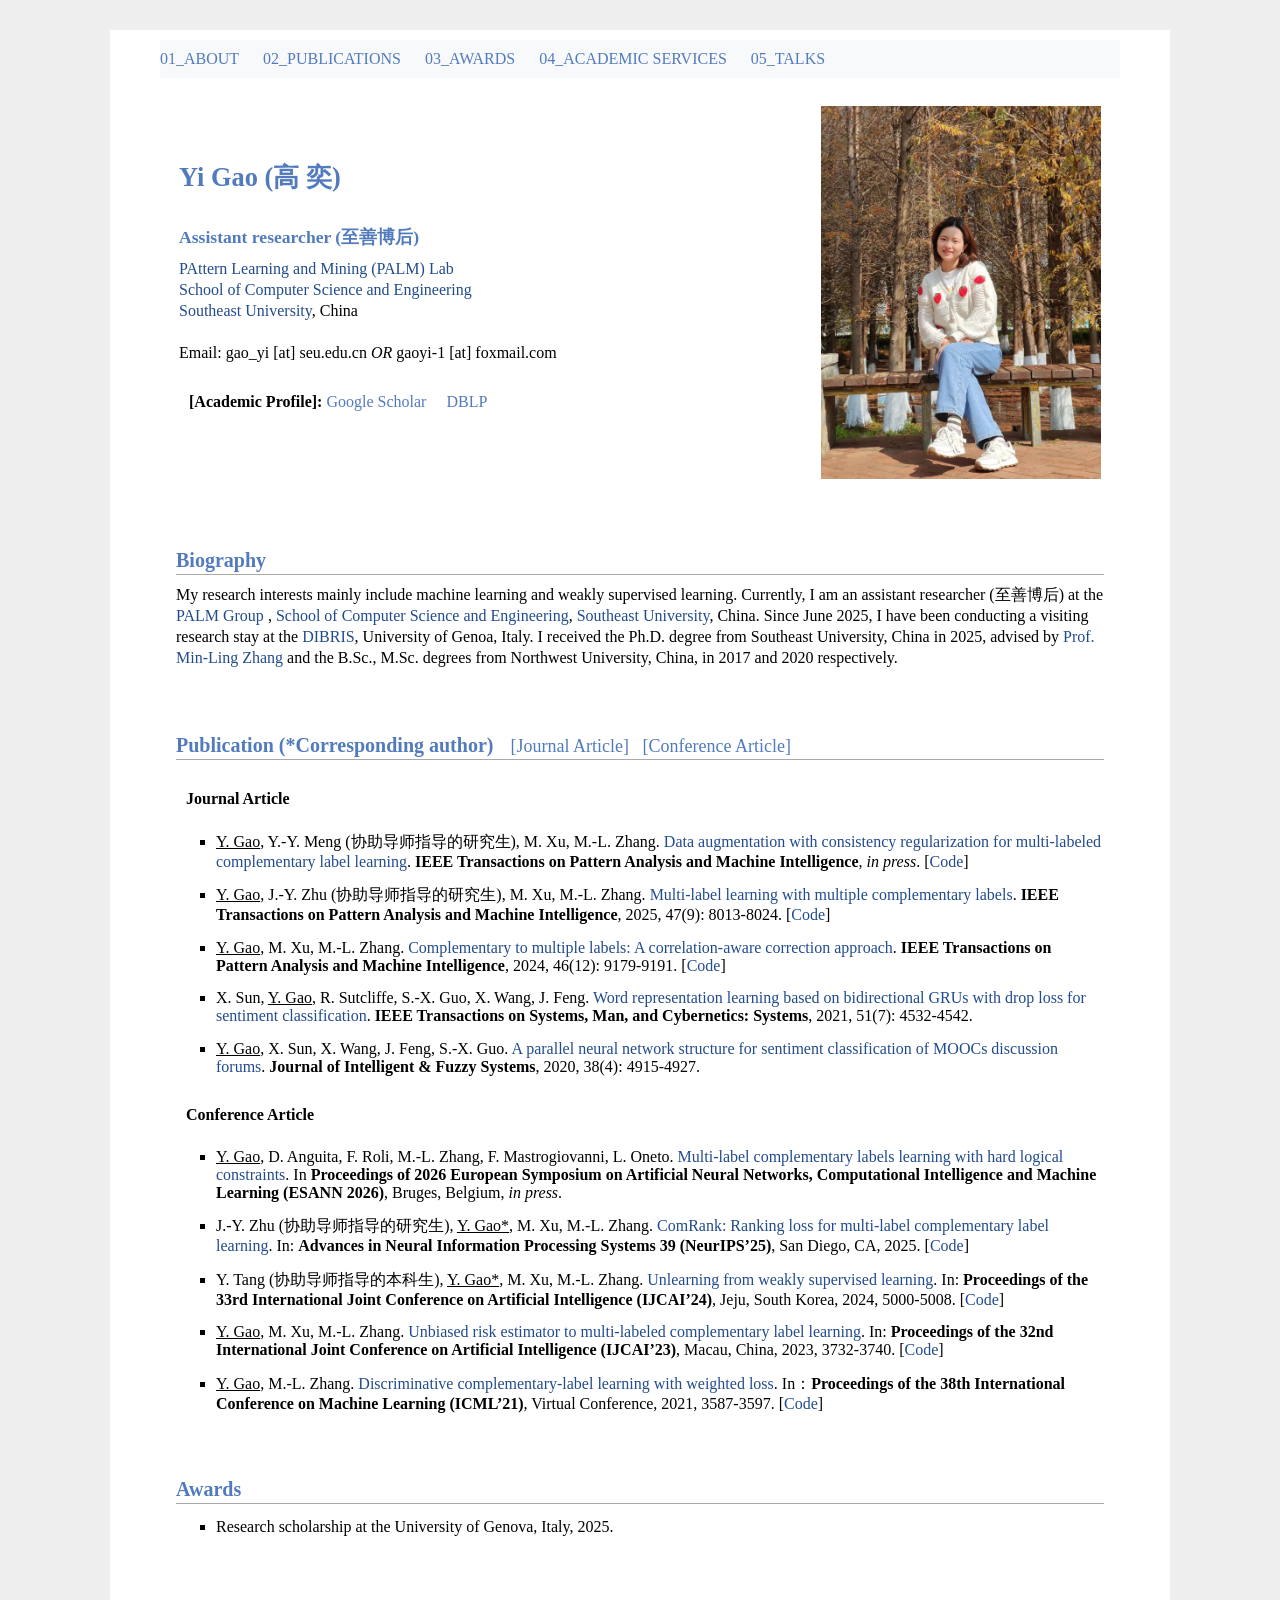
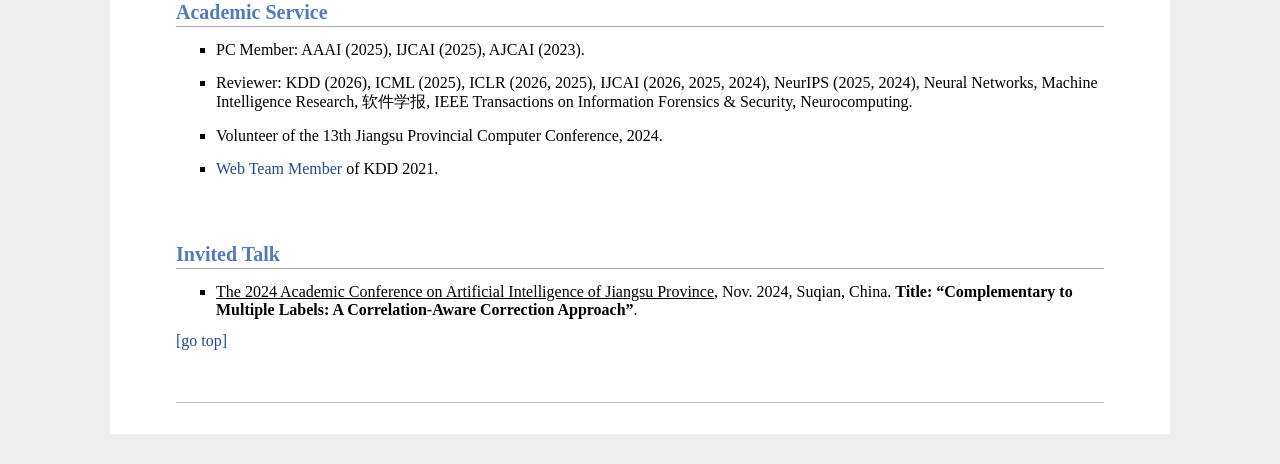
==== index.html @ 9da316d5 "Update reviewer list in index.html" ====
<meta name="description" content="Yi Gao's homepage">
<link rel="stylesheet" href="./files/jemdoc.css" type="text/css">
<title>Yi Gao's Homepage</title>

<head>
    <meta charset="UTF-8">
    <meta name="viewport" content="width=device-width, initial-scale=1.0">
    <title>Yi Gao's Homepage</title>
    <link rel="stylesheet" href="./files/jemdoc.css" type="text/css">
</head>


<body>
    <nav id="#top">
        <a href="#about">01_ABOUT</a>
        <a href="#publications">02_PUBLICATIONS</a>
        <a href="#awards">03_AWARDS</a>
        <a href="#academic-services">04_ACADEMIC SERVICES</a>
        <a href="#talks">05_TALKS</a>
    </nav>

<div id="layout-content" style="margin-top:25px">

<table>
	<tbody>
		<tr>
			<td width="670">
				<div id="toptitle">					
					<h1>Yi Gao (高 奕)&nbsp;
                        </div>

				<h3>Assistant researcher (至善博后)</h3>  
				<p>
					<a href="https://palm.seu.edu.cn/members.html" target=&ldquo;blank&rdquo;>
                        PAttern Learning and Mining (PALM) Lab</a> <br>
					<a href="https://cse.seu.edu.cn" target=&ldquo;blank&rdquo;>School of Computer Science and Engineering</a><br>
                    <a href="https://www.seu.edu.cn/" target=&ldquo;blank&rdquo;>Southeast University</a>, China<br>
					<br>
Email:  gao_yi [at] seu.edu.cn <i>OR</i> gaoyi-1 [at] foxmail.com<br>

<div class="academic-profile">
    <strong>[Academic Profile]:</strong>
    <a href="https://scholar.google.com.hk/citations?hl=zh-CN&pli=1&user=tXek3tAAAAAJ" class="academic-link" target="blank">Google Scholar</a> &nbsp;&nbsp;&nbsp;
    <a href="https://dblp.uni-trier.de/pid/38/4304-3.html" class="academic-link" target="blank">DBLP</a>
</div>


			</p>
			</td>
			<td>
				<img src="./files/photo.jpg" border="0" width="280">
			</td>
		</tr><tr>
	</tr></tbody>
</table>
	
<h2 id="about">Biography</h2>
    <p>
	My research interests mainly include machine learning and weakly supervised learning. 
    Currently, I am an assistant researcher (至善博后) at the <a href="https://palm.seu.edu.cn/members.html" target=&ldquo;blank&rdquo;> PALM Group </a>, 
    <a href="https://cse.seu.edu.cn" target=&ldquo;blank&rdquo;>School of Computer Science and Engineering</a>, 
    <a href="https://www.seu.edu.cn/" target=&ldquo;blank&rdquo;>Southeast University</a>, China. 
	Since June 2025, I have been conducting a visiting research stay at the <a href="https://www.saiferlab.ai/labs/smartlab" target=&ldquo;blank&rdquo;>DIBRIS</a>, University of Genoa, Italy.
	I received the Ph.D. degree from Southeast University, China in 2025, 
    advised by <a href="https://palm.seu.edu.cn/zhangml/" target=&ldquo;blank&rdquo;>Prof. Min-Ling Zhang</a> and the B.Sc., M.Sc. degrees from Northwest University, China, in 2017 and 2020 respectively.

<!--h2>Preprint</h2>
<ul>
    <li><u>W. Wang</u>*<sup>✉</sup>, T. Ishida, Y.-J. Zhang, G. Niu, and M. Sugiyama.<br>
        The Selected-completely-at-random Complementary Label is a Practical Weak Supervision for Multi-class Classification.<br>
        <a href="https://arxiv.org/abs/2311.15502" target=&ldquo;blank&rdquo;>[arXiv]</a>
    </li>
</ul>
-->
		
<!--publications-->
<h2 id="publications">Publication (*Corresponding author)
    <span style="margin-left:12px; font-weight:normal; font-size:0.9em;">
        [<a class="academic-link" href="#Journal">Journal Article</a>]&nbsp;&nbsp;
        [<a class="academic-link" href="#Conference">Conference Article</a>]
    </span>
</h2>

<!--Journal Article-->
<div class="academic-profile">
    <strong id="Journal" >Journal Article</strong>
</div>
<ul>
	<li><u>Y. Gao</u>, Y.-Y. Meng (协助导师指导的研究生), M. Xu, M.-L. Zhang. <a href="./papers/gao_TPAMI2025_NMCB.pdf" target=&ldquo;blank&rdquo;>Data augmentation with consistency regularization for multi-labeled complementary label learning</a>. 
		<strong>IEEE Transactions on Pattern Analysis and Machine Intelligence</strong>, <i>in press</i>. [<a href="https://github.com/gaoyi439/NMCB" target=&ldquo;blank&rdquo;>Code</a>]
    </li>
    <li><u>Y. Gao</u>, J.-Y. Zhu (协助导师指导的研究生), M. Xu, M.-L. Zhang. <a href="./papers/TPAMI2025_Multi-Label Learning with Multiple Complementary labels.pdf" target=&ldquo;blank&rdquo;>Multi-label learning with multiple complementary labels</a>. 
        <strong>IEEE Transactions on Pattern Analysis and Machine Intelligence</strong>, 2025, 47(9): 8013-8024. 
        [<a href="https://github.com/gaoyi439/CTL" target=&ldquo;blank&rdquo;>Code</a>]
        <!-- [<font color="#ff00ff">Spotlight</font>] -->
    </li>
    <li><u>Y. Gao</u>, M. Xu, M.-L. Zhang. <a href="./papers/gao_tpami2024.pdf" target=&ldquo;blank&rdquo;>Complementary to multiple labels: A correlation-aware correction approach</a>. 
        <strong>IEEE Transactions on Pattern Analysis and Machine Intelligence</strong>, 2024, 46(12): 9179-9191. 
        [<a href="https://github.com/gaoyi439/MLCL" target=&ldquo;blank&rdquo;>Code</a>]
        <!-- [<font color="#ff00ff">Spotlight</font>] -->
    </li>
    <li>X. Sun, <u>Y. Gao</u>, R. Sutcliffe, S.-X. Guo, X. Wang, J. Feng. 
        <a href="./papers/gao_tsmc2021.pdf" target=&ldquo;blank&rdquo;>Word representation learning based on bidirectional GRUs with drop loss for sentiment classification</a>. 
        <strong>IEEE Transactions on Systems, Man, and Cybernetics: Systems</strong>, 2021, 51(7): 4532-4542.
    </li>	
    <li><u>Y. Gao</u>, X. Sun, X. Wang, J. Feng, S.-X. Guo. 
        <a href="./papers/gao_Journal of Intelligent & Fuzzy Systems_2020.pdf" target=&ldquo;blank&rdquo;>A parallel neural network structure for sentiment classification of MOOCs discussion forums</a>. 
        <strong>Journal of Intelligent & Fuzzy Systems</strong>, 2020, 38(4): 4915-4927.
    </li>	
</ul>
<!--Journal Article end-->

<!--Conference Article-->
<div class="academic-profile">
    <strong id="Conference" >Conference Article</strong>
</div>
<ul>
	<li><u>Y. Gao</u>, D. Anguita, F. Roli, M.-L. Zhang, F. Mastrogiovanni, L. Oneto. <a href="./papers/" target=&ldquo;blank&rdquo;>Multi-label complementary labels learning with hard logical constraints</a>.
		In <strong>Proceedings of 2026 European Symposium on Artificial Neural Networks, Computational Intelligence and Machine Learning (ESANN 2026)</strong>, Bruges, Belgium,
        <i>in press</i>.
		<!--[<a href="https://github.com/gaoyi439/" target=&ldquo;blank&rdquo;>Code</a>]-->
    </li>
	<li>J.-Y. Zhu (协助导师指导的研究生), <u>Y. Gao*</u>,  M. Xu, M.-L. Zhang. <a href="./papers/zhu&gao_nips2025_comrank.pdf" target=&ldquo;blank&rdquo;>ComRank: Ranking loss for multi-label complementary label learning</a>.
        In: <strong>Advances in Neural Information Processing Systems 39 (NeurIPS’25)</strong>, San Diego, CA, 2025.
        [<a href="https://github.com/JellyJamZhu/ComRank" target=&ldquo;blank&rdquo;>Code</a>]
    </li>
    <li>Y. Tang (协助导师指导的本科生), <u>Y. Gao*</u>, M. Xu, M.-L. Zhang. <a href="./papers/tang&gao_ijcai2024.pdf" target=&ldquo;blank&rdquo;>Unlearning from weakly supervised learning</a>.
        In: <strong>Proceedings of the 33rd International Joint Conference on Artificial Intelligence (IJCAI’24)</strong>, Jeju, South Korea, 2024, 5000-5008.
        [<a href="https://github.com/gaoyi439/udru" target=&ldquo;blank&rdquo;>Code</a>]
        <!-- [<font color="#ff00ff">Spotlight</font>] -->
    </li>
    <li><u>Y. Gao</u>, M. Xu, M.-L. Zhang. <a href="./papers/gao_ijcai2023.pdf" target=&ldquo;blank&rdquo;>Unbiased risk estimator to multi-labeled complementary label learning</a>.
        In: <strong>Proceedings of the 32nd International Joint Conference on Artificial Intelligence (IJCAI’23)</strong>, Macau, China, 2023, 3732-3740.
        [<a href="https://github.com/gaoyi439/GDF" target=&ldquo;blank&rdquo;>Code</a>]
    </li>
    <li><u>Y. Gao</u>, M.-L. Zhang. <a href="./papers/gao_icml2021.pdf" target=&ldquo;blank&rdquo;>Discriminative complementary-label learning with weighted loss</a>.
        In：<strong>Proceedings of the 38th International Conference on Machine Learning (ICML’21)</strong>, Virtual Conference, 2021, 3587-3597.
        [<a href="https://github.com/gaoyi439/complementary-label-learning" target=&ldquo;blank&rdquo;>Code</a>]
    </li>
</ul>
<!--Conference Article End-->
		
<h2 id="awards">Awards</h2>
<ul>
    <li>
        Research scholarship at the University of Genova, Italy, 2025.
    </li>
</ul>

<h2 id="academic-services">Academic Service</h2>
<ul>
    <li>
        PC Member: AAAI (2025), IJCAI (2025), AJCAI (2023).
    </li>
    <li>
        Reviewer: KDD (2026), ICML (2025), ICLR (2026, 2025), IJCAI (2026, 2025, 2024), NeurIPS (2025, 2024), Neural Networks, Machine Intelligence Research, 软件学报, IEEE Transactions on Information Forensics & Security, Neurocomputing.
    </li>
    <li>
        Volunteer of the 13th Jiangsu Provincial Computer Conference, 2024.
    </li>
    <li>
        <a href="https://kdd.org/kdd2021/organizers.html" target=&ldquo;blank&rdquo;>Web Team Member</a> of KDD 2021.
    </li>
</ul>
	
	
<h2 id="talks">Invited Talk</h2>
<ul>
    <li>
        <u>The 2024 Academic Conference on Artificial Intelligence of Jiangsu Province</u>, Nov. 2024, Suqian, China. 
        <strong>Title: “Complementary to Multiple Labels: A Correlation-Aware Correction Approach”</strong>.
    </li>
</ul>

<a href="#top">[go top]</a>
	
<div id="footer">
	<div id="footer-text"></div>
</div>



</body></html>
---- files/jemdoc.css ----
/* Default css file for jemdoc. */

table#tlayout {
    border: none;
    border-collapse: separate;
    background: white;
}
/*
body {
	background: white;
	padding-bottom: 8px;
	margin: 0;
}
*/
html {
  background-color: #eeeeee; 
}

body { 
  font-family: Georgia, serif;
  color: #000;
  background-color: #ffffff; 
  text-align:left; /* for IE */
  margin-top: 30px; 
  margin-bottom: 30px;
  margin-left: auto;
  margin-right: auto;
  padding-left:  50px;
  padding-right: 50px;
  padding-top: 10px;
  padding-bottom: 30px;
  max-width: 960px;
}

#layout-menu {
	background: #f6f6f6;
	border: 1px solid #dddddd;
	padding-top: 0.5em;
	padding-left: 8px;
	padding-right: 8px;
	font-size: 1.0em;
	width: auto;
	white-space: nowrap;
    text-align: left;
    vertical-align: top;
}

#layout-menu td {
	background: #f4f4f4;
    vertical-align: top;
}

#layout-content {
	padding-top: 0.0em;
	padding-left: 1.0em;
	padding-right: 1.0em;
    border: none;
    background: white;
    text-align: left;
    vertical-align: top;
}

#layout-menu a {
	line-height: 1.5em;
	margin-left: 0.5em;
}

tt {
    background: #ffffdd;
}

pre, tt {
	font-size: 90%;
	font-family: monaco, monospace;
}

a, a > tt {
	color: #224b8d;
	text-decoration: none;
}

a:hover {
	border-bottom: 1px gray dotted;
}

#layout-menu a.current:link, #layout-menu a.current:visited {
	color: #022b6d;
	border-bottom: 1px gray solid;
}
#layout-menu a:link, #layout-menu a:visited, #layout-menu a:hover {
	color: #527bbd;
	text-decoration: none;
}
#layout-menu a:hover {
	text-decoration: none;
}

div.menu-category {
	border-bottom: 1px solid gray;
	margin-top: 0.8em;
	padding-top: 0.2em;
	padding-bottom: 0.1em;
	font-weight: bold;
}

div.menu-item {
	padding-left: 16px;
	text-indent: -16px;
}

div#toptitle {
	padding-bottom: 0.2em;
	margin-bottom: 1.5em;
	/*border-bottom: 3px double gray;*/
}

/* Reduce space if we begin the page with a title. */
div#toptitle + h2, div#toptitle + h3 {
	margin-top: 0em;
}

div#subtitle {
	margin-top: 0.0em;
	margin-bottom: 0.0em;
	padding-top: 0em;
	padding-bottom: 0.1em;
}

em {
	font-style: italic;
}

strong {
	font-weight: bold;
}


h1, h2, h3 {
	color: #527bbd;
	margin-top: 0.7em;
	margin-bottom: 0.5em;
	padding-bottom: 0.2em;
	line-height: 1.0;
	padding-top: 0.5em;
	border-bottom: 1px solid #aaaaaa;
}

h1 {
	font-size: 165%;
	padding-bottom: 0.3em;
}

h2 {
	padding-top: 0.8em;
	font-size: 125%;
}

h2 + h3 {
    padding-top: 0.2em;
}

h3 {
	font-size: 110%;
	border-bottom: none;
}

p {
	margin-top: 0.0em;
	margin-bottom: 0.8em;
	padding: 0;
	line-height: 1.3;
}

pre {
	padding: 0;
	margin: 0;
}

div#footer {
	font-size: small;
	border-top: 1px solid #c0c0c0;
	padding-top: 0.1em;
	margin-top: 4.0em;
	color: #c0c0c0;
}

div#footer a {
	color: #80a0b0;
}

div#footer-text {
	float: left;
	padding-bottom: 8px;
}

ul, ol, dl {
	margin-top: 0.2em;
	padding-top: 0;
	margin-bottom: 0.8em;
}

dt {
	margin-top: 0.5em;
	margin-bottom: 0;
}

dl {
	margin-left: 20px;
}

dd {
	color: #222222;
}

dd > *:first-child {
	margin-top: 0;
}

ul {
	list-style-position: outside;
	list-style-type: square;
}

p + ul, p + ol {
	margin-top: -0.5em;
}

li {
	margin-top:0.9em;
}

ol {
	list-style-position: outside;
	list-style-type: decimal;
}

li p, dd p {
	margin-bottom: 0.3em;
}


ol ol {
	list-style-type: lower-alpha;
}

ol ol ol {
	list-style-type: lower-roman;
}

p + div.codeblock {
	margin-top: -0.6em;
}

div.codeblock, div.infoblock {
	margin-right: 0%;
	margin-top: 1.2em;
	margin-bottom: 1.3em;
}

div.blocktitle {
	font-weight: bold;
	color: #cd7b62;
	margin-top: 1.2em;
	margin-bottom: 0.1em;
}

div.blockcontent {
	border: 1px solid silver;
	padding: 0.3em 0.5em;
}

div.infoblock > div.blockcontent {
	background: #ffffee;
}

div.blockcontent p + ul, div.blockcontent p + ol {
	margin-top: 0.4em;
}

div.infoblock p {
	margin-bottom: 0em;
}

div.infoblock li p, div.infoblock dd p {
	margin-bottom: 0.5em;
}

div.infoblock p + p {
	margin-top: 0.8em;
}

div.codeblock > div.blockcontent {
	background: #f6f6f6;
}

span.pycommand {
	color: #000070;
}

span.statement {
	color: #008800;
}
span.builtin {
	color: #000088;
}
span.special {
	color: #990000;
}
span.operator {
	color: #880000;
}
span.error {
	color: #aa0000;
}
span.comment, span.comment > *, span.string, span.string > * {
	color: #606060;
}

@media print {
	#layout-menu { display: none; }
}

#fwtitle {
	margin: 2px;
}

#fwtitle #toptitle {
	padding-left: 0.5em;
	margin-bottom: 0.5em;
}

#layout-content h1:first-child, #layout-content h2:first-child, #layout-content h3:first-child {
	margin-top: -0.7em;
}

div#toptitle h1, #layout-content div#toptitle h1 {
	margin-bottom: 0.0em;
	padding-bottom: 0.1em;
	padding-top: 0;
	margin-top: 0.5em;
	border-bottom: none;
}

img.eq {
	padding: 0;
	padding-left: 0.1em;
	padding-right: 0.1em;
	margin: 0;
}

img.eqwl {
	padding-left: 2em;
	padding-top: 0.6em;
	padding-bottom: 0.2em;
	margin: 0;
}

table + table {
    margin-top: 1em;
}

tr.heading {
    font-weight: bold;
    border-bottom: 2px solid black;
}

img {
    border: none;
}

table.imgtable, table.imgtable td {
    border: none;
    text-align: left;
}

nav {
	background-color: #f8f9fa;
	padding: 10px 0;
	margin-bottom: 20px;
}
nav a {
	margin-right: 20px;
	text-decoration: none;
	color: #527bbd;
}
nav a:hover {
	text-decoration: underline;
}
h1, h2, h3 {
	margin-top: 50px; /* Add space for fixed nav bar */
}
.academic-profile {
	border: 0px;
	padding: 10px;
	margin-top: 20px;
}
a.academic-link {
	color: #527bbd;
	text-decoration: none;
}
a.academic-link:hover {
	text-decoration: underline;
}

.pub-links {
    margin-left: 12px;        /* 跟标题隔一点 */
    font-weight: normal;      /* 让链接字体不要继承 h2 的粗体 */
    font-size: 0.9em;         /* 略小一点更协调 */
}
---- files/jemdoc.css ----
/* Default css file for jemdoc. */

table#tlayout {
    border: none;
    border-collapse: separate;
    background: white;
}
/*
body {
	background: white;
	padding-bottom: 8px;
	margin: 0;
}
*/
html {
  background-color: #eeeeee; 
}

body { 
  font-family: Georgia, serif;
  color: #000;
  background-color: #ffffff; 
  text-align:left; /* for IE */
  margin-top: 30px; 
  margin-bottom: 30px;
  margin-left: auto;
  margin-right: auto;
  padding-left:  50px;
  padding-right: 50px;
  padding-top: 10px;
  padding-bottom: 30px;
  max-width: 960px;
}

#layout-menu {
	background: #f6f6f6;
	border: 1px solid #dddddd;
	padding-top: 0.5em;
	padding-left: 8px;
	padding-right: 8px;
	font-size: 1.0em;
	width: auto;
	white-space: nowrap;
    text-align: left;
    vertical-align: top;
}

#layout-menu td {
	background: #f4f4f4;
    vertical-align: top;
}

#layout-content {
	padding-top: 0.0em;
	padding-left: 1.0em;
	padding-right: 1.0em;
    border: none;
    background: white;
    text-align: left;
    vertical-align: top;
}

#layout-menu a {
	line-height: 1.5em;
	margin-left: 0.5em;
}

tt {
    background: #ffffdd;
}

pre, tt {
	font-size: 90%;
	font-family: monaco, monospace;
}

a, a > tt {
	color: #224b8d;
	text-decoration: none;
}

a:hover {
	border-bottom: 1px gray dotted;
}

#layout-menu a.current:link, #layout-menu a.current:visited {
	color: #022b6d;
	border-bottom: 1px gray solid;
}
#layout-menu a:link, #layout-menu a:visited, #layout-menu a:hover {
	color: #527bbd;
	text-decoration: none;
}
#layout-menu a:hover {
	text-decoration: none;
}

div.menu-category {
	border-bottom: 1px solid gray;
	margin-top: 0.8em;
	padding-top: 0.2em;
	padding-bottom: 0.1em;
	font-weight: bold;
}

div.menu-item {
	padding-left: 16px;
	text-indent: -16px;
}

div#toptitle {
	padding-bottom: 0.2em;
	margin-bottom: 1.5em;
	/*border-bottom: 3px double gray;*/
}

/* Reduce space if we begin the page with a title. */
div#toptitle + h2, div#toptitle + h3 {
	margin-top: 0em;
}

div#subtitle {
	margin-top: 0.0em;
	margin-bottom: 0.0em;
	padding-top: 0em;
	padding-bottom: 0.1em;
}

em {
	font-style: italic;
}

strong {
	font-weight: bold;
}


h1, h2, h3 {
	color: #527bbd;
	margin-top: 0.7em;
	margin-bottom: 0.5em;
	padding-bottom: 0.2em;
	line-height: 1.0;
	padding-top: 0.5em;
	border-bottom: 1px solid #aaaaaa;
}

h1 {
	font-size: 165%;
	padding-bottom: 0.3em;
}

h2 {
	padding-top: 0.8em;
	font-size: 125%;
}

h2 + h3 {
    padding-top: 0.2em;
}

h3 {
	font-size: 110%;
	border-bottom: none;
}

p {
	margin-top: 0.0em;
	margin-bottom: 0.8em;
	padding: 0;
	line-height: 1.3;
}

pre {
	padding: 0;
	margin: 0;
}

div#footer {
	font-size: small;
	border-top: 1px solid #c0c0c0;
	padding-top: 0.1em;
	margin-top: 4.0em;
	color: #c0c0c0;
}

div#footer a {
	color: #80a0b0;
}

div#footer-text {
	float: left;
	padding-bottom: 8px;
}

ul, ol, dl {
	margin-top: 0.2em;
	padding-top: 0;
	margin-bottom: 0.8em;
}

dt {
	margin-top: 0.5em;
	margin-bottom: 0;
}

dl {
	margin-left: 20px;
}

dd {
	color: #222222;
}

dd > *:first-child {
	margin-top: 0;
}

ul {
	list-style-position: outside;
	list-style-type: square;
}

p + ul, p + ol {
	margin-top: -0.5em;
}

li {
	margin-top:0.9em;
}

ol {
	list-style-position: outside;
	list-style-type: decimal;
}

li p, dd p {
	margin-bottom: 0.3em;
}


ol ol {
	list-style-type: lower-alpha;
}

ol ol ol {
	list-style-type: lower-roman;
}

p + div.codeblock {
	margin-top: -0.6em;
}

div.codeblock, div.infoblock {
	margin-right: 0%;
	margin-top: 1.2em;
	margin-bottom: 1.3em;
}

div.blocktitle {
	font-weight: bold;
	color: #cd7b62;
	margin-top: 1.2em;
	margin-bottom: 0.1em;
}

div.blockcontent {
	border: 1px solid silver;
	padding: 0.3em 0.5em;
}

div.infoblock > div.blockcontent {
	background: #ffffee;
}

div.blockcontent p + ul, div.blockcontent p + ol {
	margin-top: 0.4em;
}

div.infoblock p {
	margin-bottom: 0em;
}

div.infoblock li p, div.infoblock dd p {
	margin-bottom: 0.5em;
}

div.infoblock p + p {
	margin-top: 0.8em;
}

div.codeblock > div.blockcontent {
	background: #f6f6f6;
}

span.pycommand {
	color: #000070;
}

span.statement {
	color: #008800;
}
span.builtin {
	color: #000088;
}
span.special {
	color: #990000;
}
span.operator {
	color: #880000;
}
span.error {
	color: #aa0000;
}
span.comment, span.comment > *, span.string, span.string > * {
	color: #606060;
}

@media print {
	#layout-menu { display: none; }
}

#fwtitle {
	margin: 2px;
}

#fwtitle #toptitle {
	padding-left: 0.5em;
	margin-bottom: 0.5em;
}

#layout-content h1:first-child, #layout-content h2:first-child, #layout-content h3:first-child {
	margin-top: -0.7em;
}

div#toptitle h1, #layout-content div#toptitle h1 {
	margin-bottom: 0.0em;
	padding-bottom: 0.1em;
	padding-top: 0;
	margin-top: 0.5em;
	border-bottom: none;
}

img.eq {
	padding: 0;
	padding-left: 0.1em;
	padding-right: 0.1em;
	margin: 0;
}

img.eqwl {
	padding-left: 2em;
	padding-top: 0.6em;
	padding-bottom: 0.2em;
	margin: 0;
}

table + table {
    margin-top: 1em;
}

tr.heading {
    font-weight: bold;
    border-bottom: 2px solid black;
}

img {
    border: none;
}

table.imgtable, table.imgtable td {
    border: none;
    text-align: left;
}

nav {
	background-color: #f8f9fa;
	padding: 10px 0;
	margin-bottom: 20px;
}
nav a {
	margin-right: 20px;
	text-decoration: none;
	color: #527bbd;
}
nav a:hover {
	text-decoration: underline;
}
h1, h2, h3 {
	margin-top: 50px; /* Add space for fixed nav bar */
}
.academic-profile {
	border: 0px;
	padding: 10px;
	margin-top: 20px;
}
a.academic-link {
	color: #527bbd;
	text-decoration: none;
}
a.academic-link:hover {
	text-decoration: underline;
}

.pub-links {
    margin-left: 12px;        /* 跟标题隔一点 */
    font-weight: normal;      /* 让链接字体不要继承 h2 的粗体 */
    font-size: 0.9em;         /* 略小一点更协调 */
}
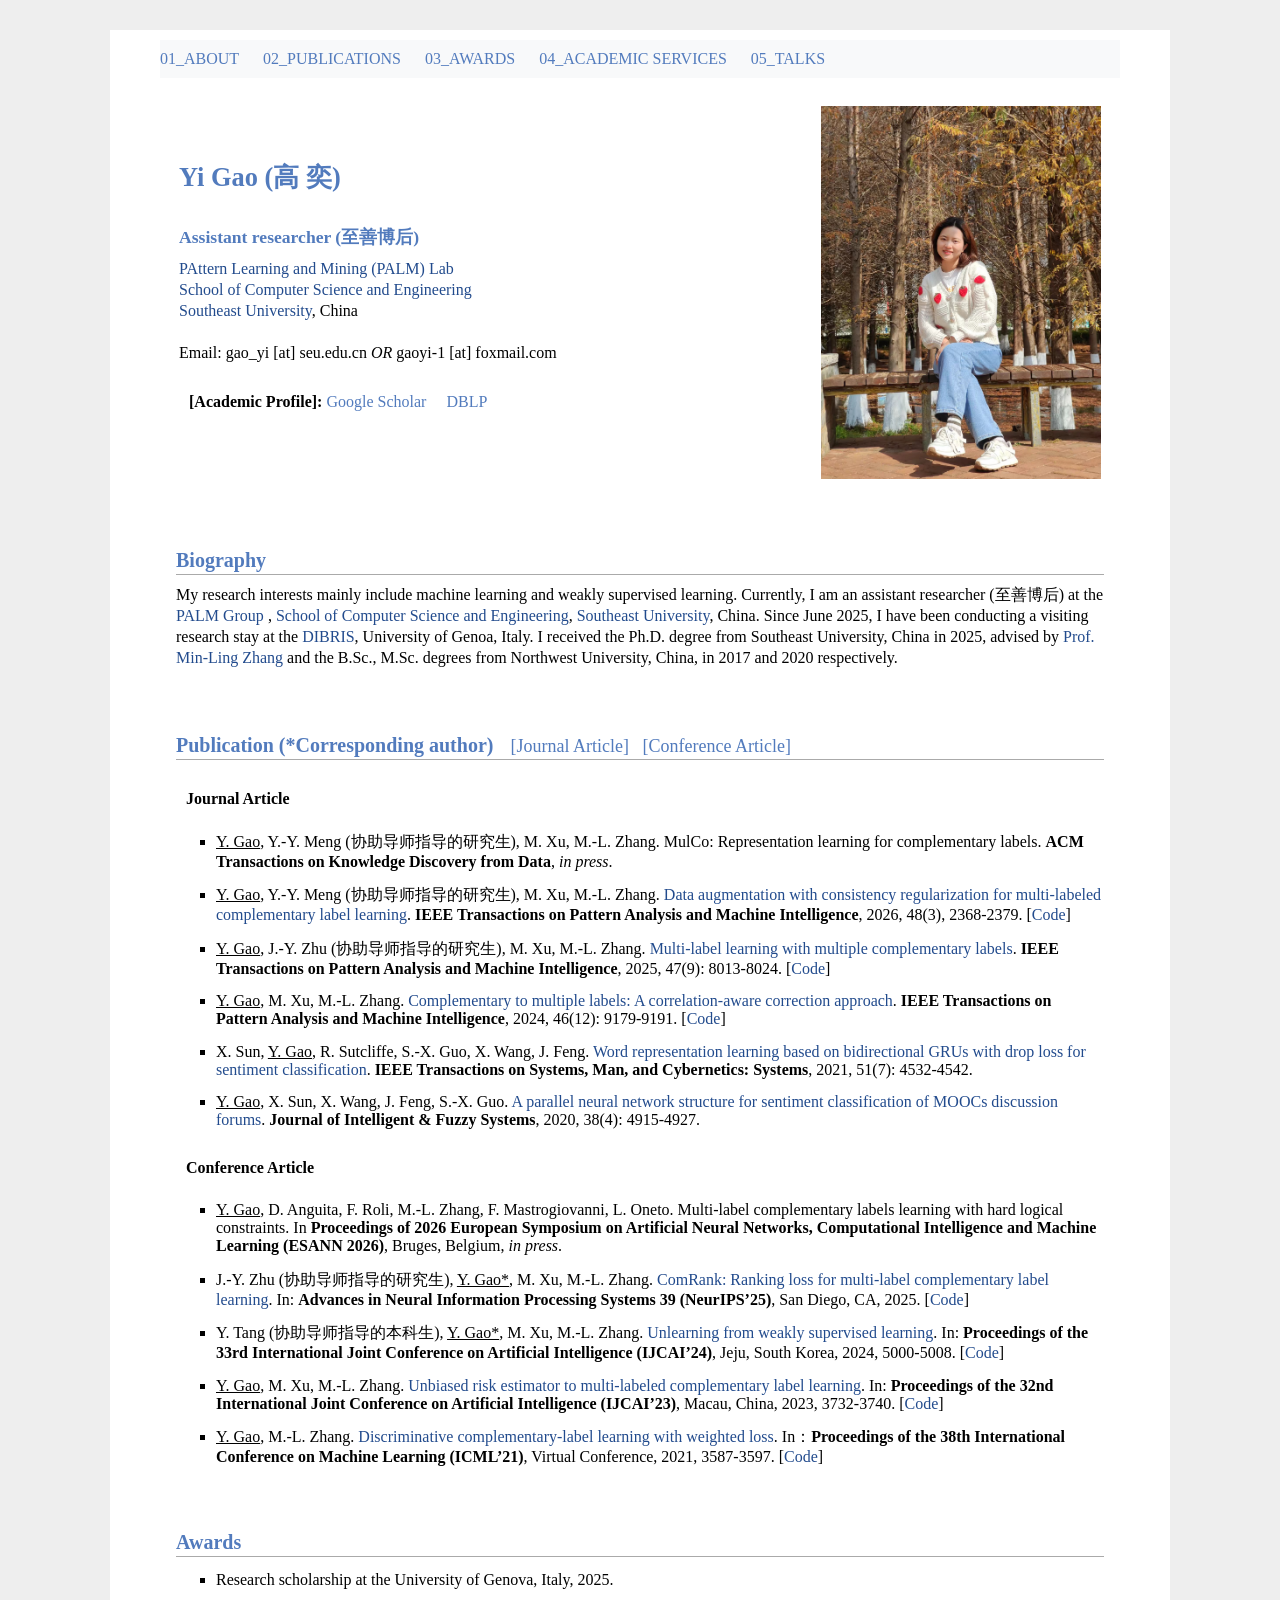
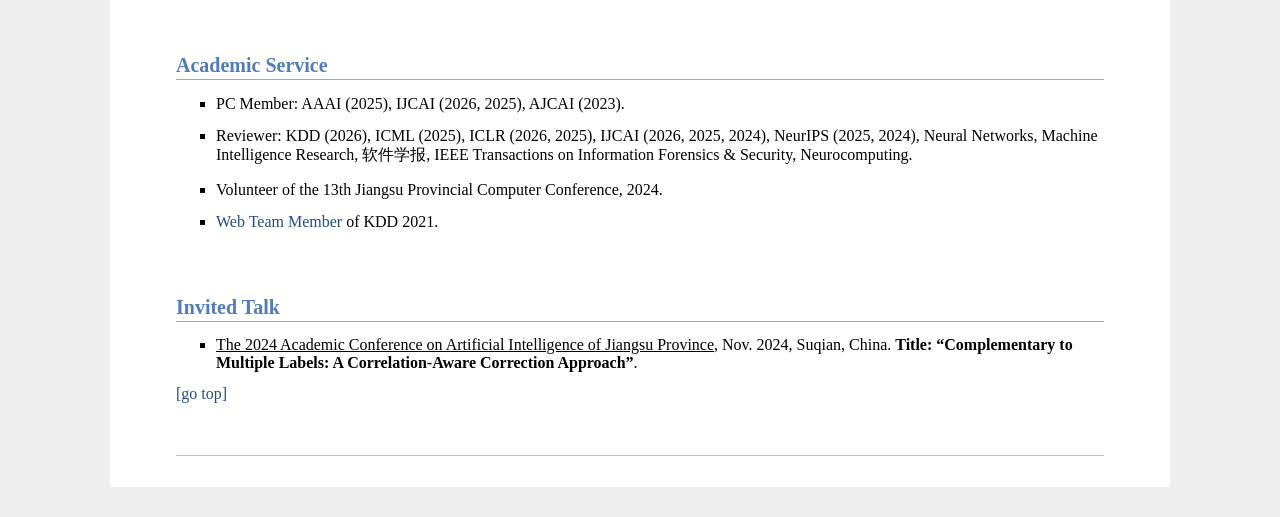
==== commit 1196fbd0: "Revise academic publications and conference articles Updated publication details and removed some li" ====
--- a/index.html
+++ b/index.html
@@ -86,8 +86,16 @@
     <strong id="Journal" >Journal Article</strong>
 </div>
 <ul>
-	<li><u>Y. Gao</u>, Y.-Y. Meng (协助导师指导的研究生), M. Xu, M.-L. Zhang. <a href="./papers/gao_TPAMI2025_NMCB.pdf" target=&ldquo;blank&rdquo;>Data augmentation with consistency regularization for multi-labeled complementary label learning</a>. 
-		<strong>IEEE Transactions on Pattern Analysis and Machine Intelligence</strong>, <i>in press</i>. [<a href="https://github.com/gaoyi439/NMCB" target=&ldquo;blank&rdquo;>Code</a>]
+	<li><u>Y. Gao</u>, Y.-Y. Meng (协助导师指导的研究生), M. Xu, M.-L. Zhang. 
+		MulCo: Representation learning for complementary labels.
+		<!-- <a href="./papers/gao_TPAMI2025_NMCB.pdf" target=&ldquo;blank&rdquo;>MulCo: Representation learning for complementary labels</a>.  -->
+		<strong>ACM Transactions on Knowledge Discovery from Data</strong>, <i>in press</i>. 
+		<!-- [<a href="https://github.com/gaoyi439/NMCB" target=&ldquo;blank&rdquo;>Code</a>] -->
+    </li>
+	<li><u>Y. Gao</u>, Y.-Y. Meng (协助导师指导的研究生), M. Xu, M.-L. Zhang. 
+		<a href="./papers/gao_TPAMI2025_NMCB.pdf" target=&ldquo;blank&rdquo;>Data augmentation with consistency regularization for multi-labeled complementary label learning</a>. 
+		<strong>IEEE Transactions on Pattern Analysis and Machine Intelligence</strong>, 2026, 48(3), 2368-2379. 
+		[<a href="https://github.com/gaoyi439/NMCB" target=&ldquo;blank&rdquo;>Code</a>]
     </li>
     <li><u>Y. Gao</u>, J.-Y. Zhu (协助导师指导的研究生), M. Xu, M.-L. Zhang. <a href="./papers/TPAMI2025_Multi-Label Learning with Multiple Complementary labels.pdf" target=&ldquo;blank&rdquo;>Multi-label learning with multiple complementary labels</a>. 
         <strong>IEEE Transactions on Pattern Analysis and Machine Intelligence</strong>, 2025, 47(9): 8013-8024. 
@@ -115,7 +123,9 @@
     <strong id="Conference" >Conference Article</strong>
 </div>
 <ul>
-	<li><u>Y. Gao</u>, D. Anguita, F. Roli, M.-L. Zhang, F. Mastrogiovanni, L. Oneto. <a href="./papers/" target=&ldquo;blank&rdquo;>Multi-label complementary labels learning with hard logical constraints</a>.
+	<li><u>Y. Gao</u>, D. Anguita, F. Roli, M.-L. Zhang, F. Mastrogiovanni, L. Oneto. 
+		Multi-label complementary labels learning with hard logical constraints.
+		<!-- <a href="./papers/" target=&ldquo;blank&rdquo;>Multi-label complementary labels learning with hard logical constraints</a>. -->
 		In <strong>Proceedings of 2026 European Symposium on Artificial Neural Networks, Computational Intelligence and Machine Learning (ESANN 2026)</strong>, Bruges, Belgium,
         <i>in press</i>.
 		<!--[<a href="https://github.com/gaoyi439/" target=&ldquo;blank&rdquo;>Code</a>]-->
@@ -150,7 +160,7 @@
 <h2 id="academic-services">Academic Service</h2>
 <ul>
     <li>
-        PC Member: AAAI (2025), IJCAI (2025), AJCAI (2023).
+        PC Member: AAAI (2025), IJCAI (2026, 2025), AJCAI (2023).
     </li>
     <li>
         Reviewer: KDD (2026), ICML (2025), ICLR (2026, 2025), IJCAI (2026, 2025, 2024), NeurIPS (2025, 2024), Neural Networks, Machine Intelligence Research, 软件学报, IEEE Transactions on Information Forensics & Security, Neurocomputing.
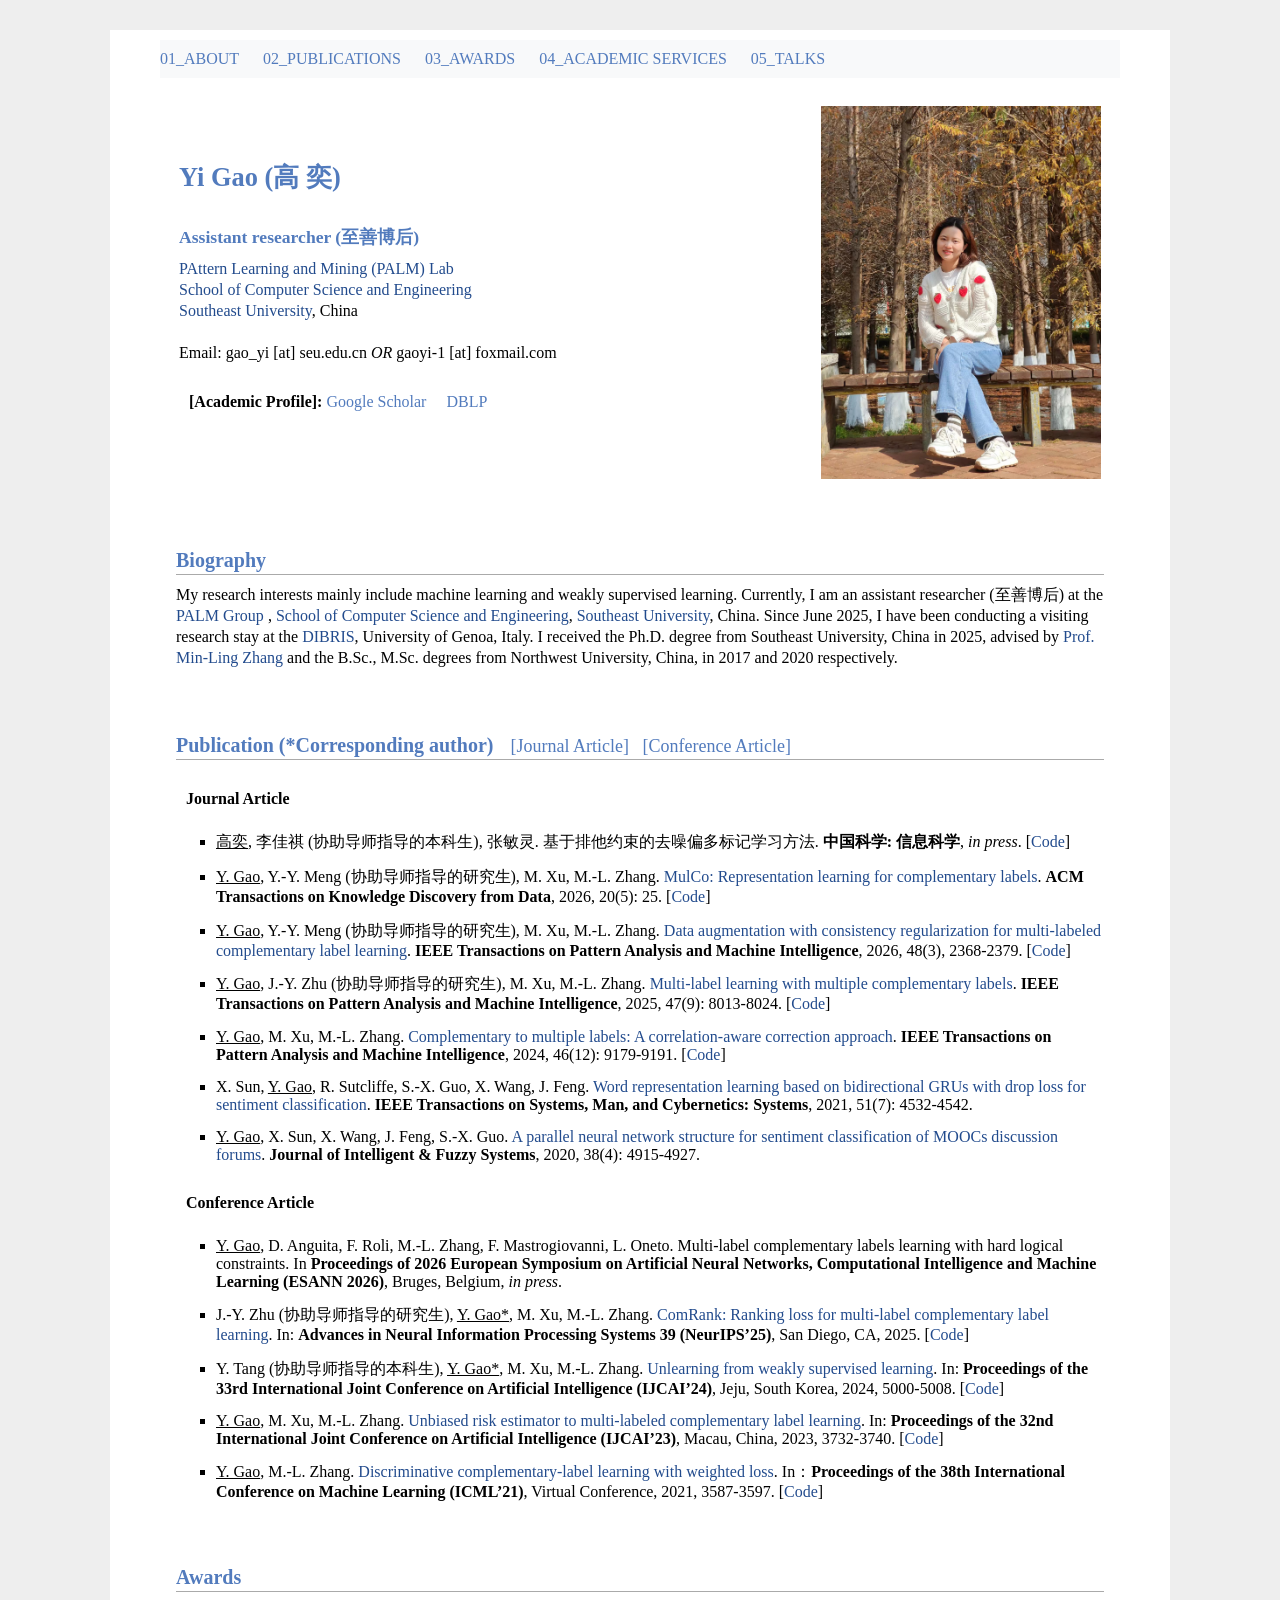
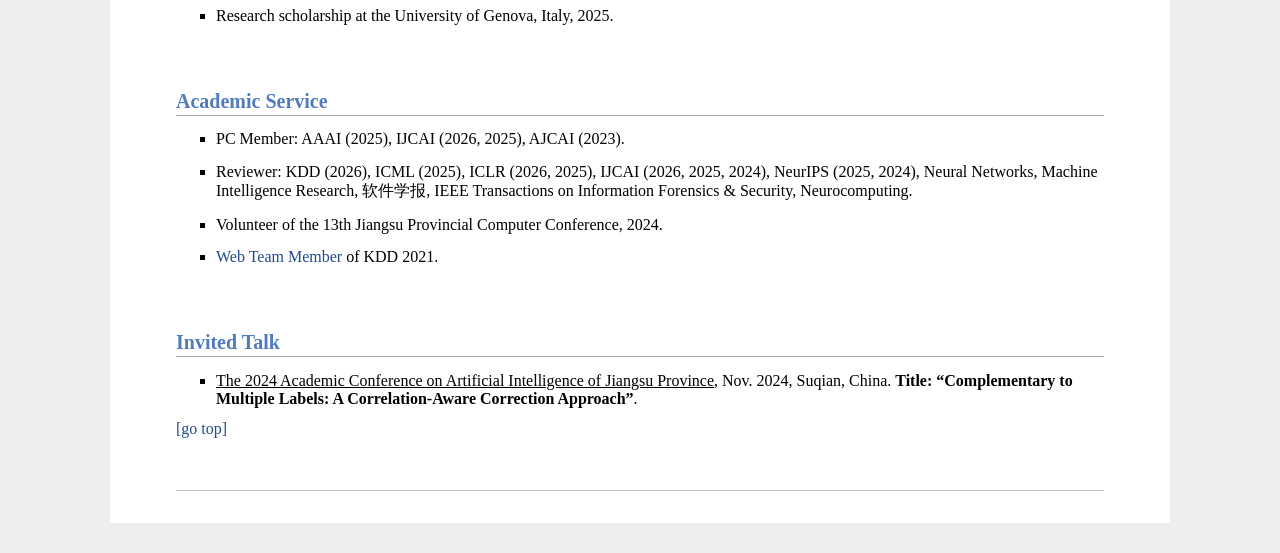
==== commit ba40b7b2: "Update index.html" ====
--- a/index.html
+++ b/index.html
@@ -86,11 +86,16 @@
     <strong id="Journal" >Journal Article</strong>
 </div>
 <ul>
+	<li><u>高奕</u>, 李佳祺 (协助导师指导的本科生), 张敏灵. 
+		基于排他约束的去噪偏多标记学习方法.
+		<!-- <a href="./papers/2026 TKDD-MulCo.pdf" target=&ldquo;blank&rdquo;>MulCo: Representation learning for complementary labels</a>.  -->
+		<strong>中国科学: 信息科学</strong>, <i>in press</i>. 
+		[<a href="https://github.com/gaoyi439/DeNo" target=&ldquo;blank&rdquo;>Code</a>]
+    </li>
 	<li><u>Y. Gao</u>, Y.-Y. Meng (协助导师指导的研究生), M. Xu, M.-L. Zhang. 
-		MulCo: Representation learning for complementary labels.
-		<!-- <a href="./papers/gao_TPAMI2025_NMCB.pdf" target=&ldquo;blank&rdquo;>MulCo: Representation learning for complementary labels</a>.  -->
-		<strong>ACM Transactions on Knowledge Discovery from Data</strong>, <i>in press</i>. 
-		<!-- [<a href="https://github.com/gaoyi439/NMCB" target=&ldquo;blank&rdquo;>Code</a>] -->
+		<a href="./papers/2026 TKDD-MulCo.pdf" target=&ldquo;blank&rdquo;>MulCo: Representation learning for complementary labels</a>. 
+		<strong>ACM Transactions on Knowledge Discovery from Data</strong>, 2026, 20(5): 25. 
+		[<a href="https://github.com/gaoyi439/MulCo" target=&ldquo;blank&rdquo;>Code</a>]
     </li>
 	<li><u>Y. Gao</u>, Y.-Y. Meng (协助导师指导的研究生), M. Xu, M.-L. Zhang. 
 		<a href="./papers/gao_TPAMI2025_NMCB.pdf" target=&ldquo;blank&rdquo;>Data augmentation with consistency regularization for multi-labeled complementary label learning</a>. 
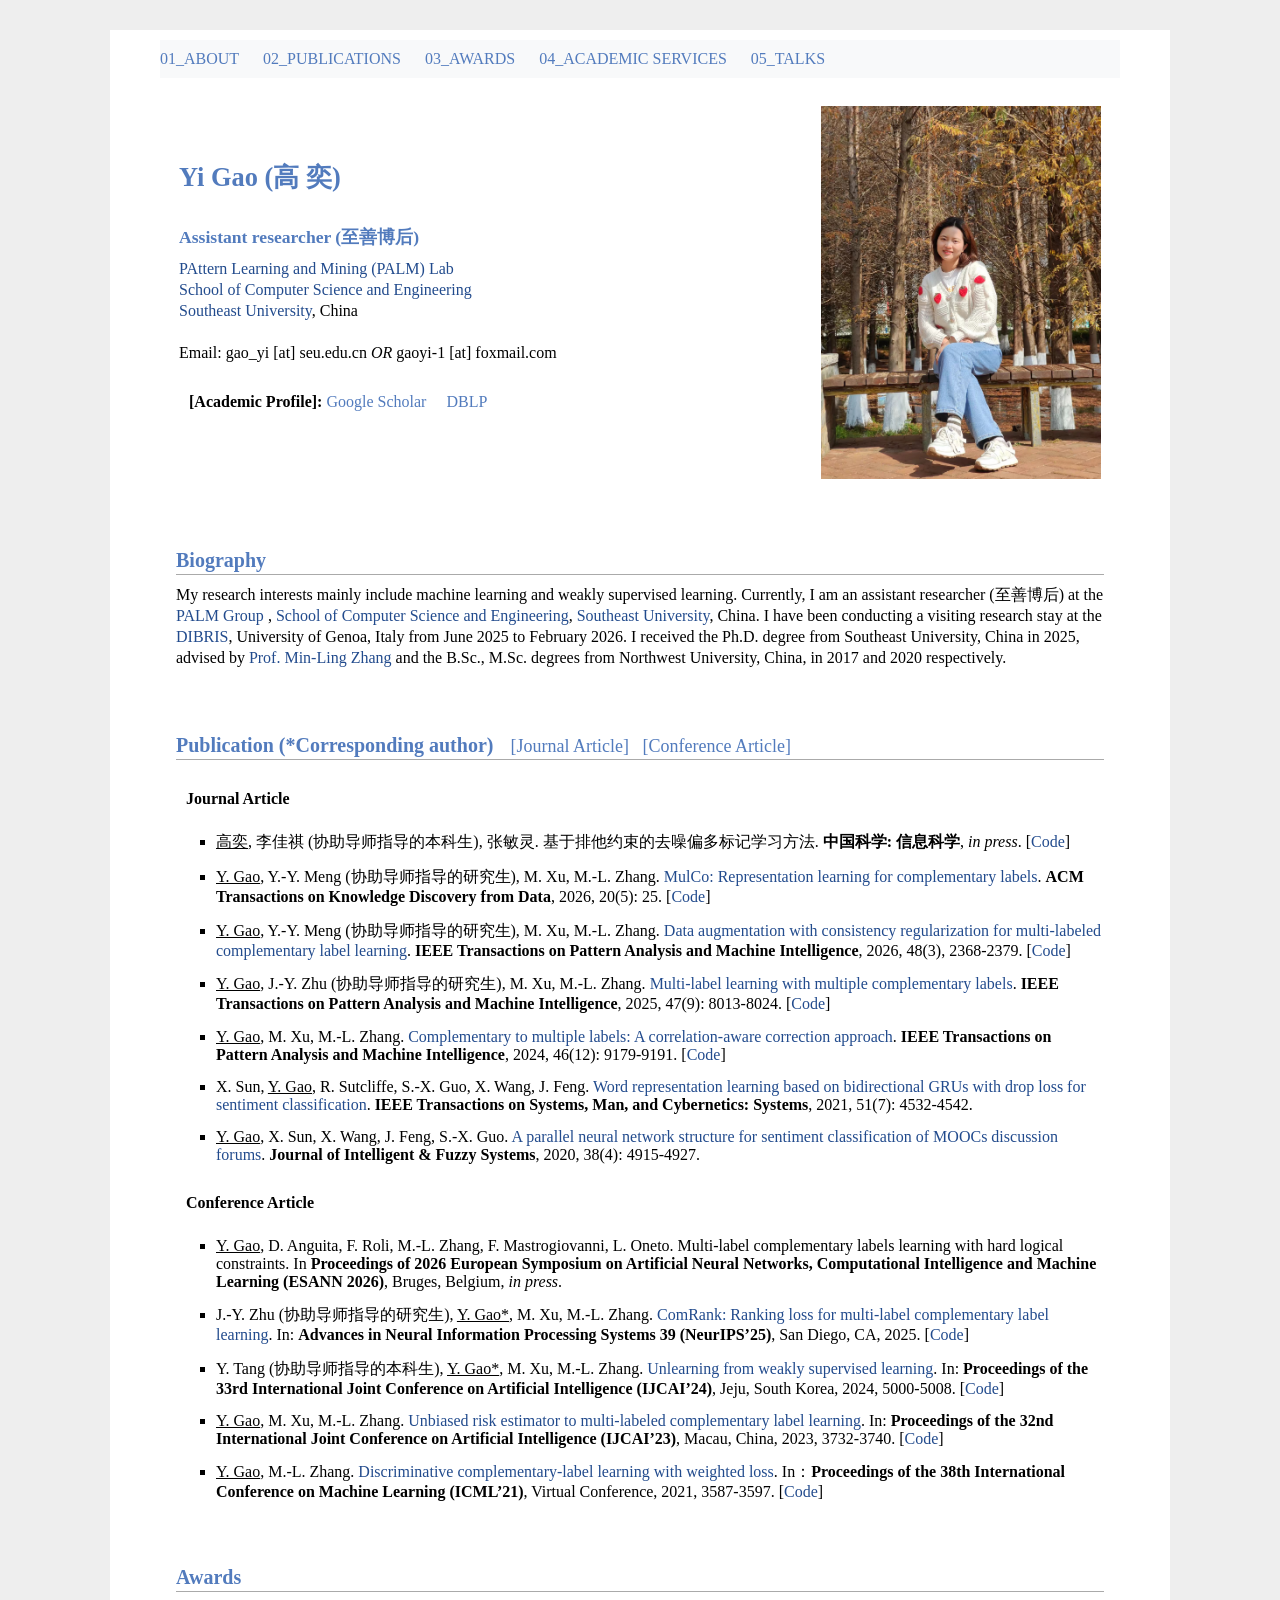
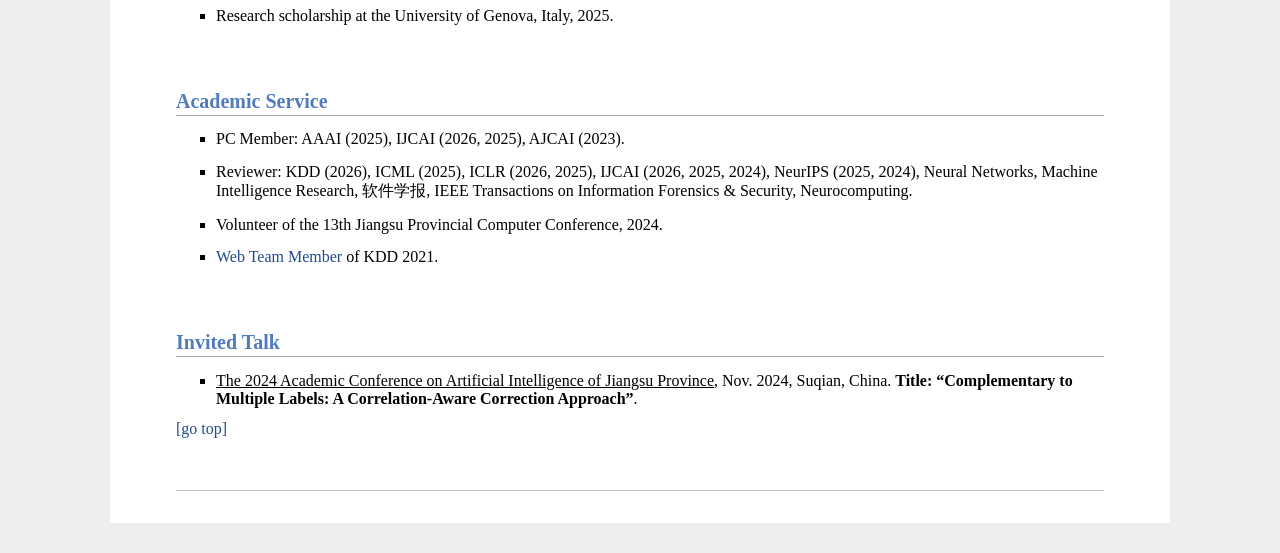
==== commit f5d9d1fd: "Update index.html" ====
--- a/index.html
+++ b/index.html
@@ -60,18 +60,9 @@
     Currently, I am an assistant researcher (至善博后) at the <a href="https://palm.seu.edu.cn/members.html" target=&ldquo;blank&rdquo;> PALM Group </a>, 
     <a href="https://cse.seu.edu.cn" target=&ldquo;blank&rdquo;>School of Computer Science and Engineering</a>, 
     <a href="https://www.seu.edu.cn/" target=&ldquo;blank&rdquo;>Southeast University</a>, China. 
-	Since June 2025, I have been conducting a visiting research stay at the <a href="https://www.saiferlab.ai/labs/smartlab" target=&ldquo;blank&rdquo;>DIBRIS</a>, University of Genoa, Italy.
+	I have been conducting a visiting research stay at the <a href="https://www.saiferlab.ai/labs/smartlab" target=&ldquo;blank&rdquo;>DIBRIS</a>, University of Genoa, Italy from June 2025 to February 2026.
 	I received the Ph.D. degree from Southeast University, China in 2025, 
     advised by <a href="https://palm.seu.edu.cn/zhangml/" target=&ldquo;blank&rdquo;>Prof. Min-Ling Zhang</a> and the B.Sc., M.Sc. degrees from Northwest University, China, in 2017 and 2020 respectively.
-
-<!--h2>Preprint</h2>
-<ul>
-    <li><u>W. Wang</u>*<sup>✉</sup>, T. Ishida, Y.-J. Zhang, G. Niu, and M. Sugiyama.<br>
-        The Selected-completely-at-random Complementary Label is a Practical Weak Supervision for Multi-class Classification.<br>
-        <a href="https://arxiv.org/abs/2311.15502" target=&ldquo;blank&rdquo;>[arXiv]</a>
-    </li>
-</ul>
--->
 		
 <!--publications-->
 <h2 id="publications">Publication (*Corresponding author)
@@ -93,7 +84,7 @@
 		[<a href="https://github.com/gaoyi439/DeNo" target=&ldquo;blank&rdquo;>Code</a>]
     </li>
 	<li><u>Y. Gao</u>, Y.-Y. Meng (协助导师指导的研究生), M. Xu, M.-L. Zhang. 
-		<a href="./papers/2026 TKDD-MulCo.pdf" target=&ldquo;blank&rdquo;>MulCo: Representation learning for complementary labels</a>. 
+		<a href="./papers/2026_TKDD-MulCo.pdf" target=&ldquo;blank&rdquo;>MulCo: Representation learning for complementary labels</a>. 
 		<strong>ACM Transactions on Knowledge Discovery from Data</strong>, 2026, 20(5): 25. 
 		[<a href="https://github.com/gaoyi439/MulCo" target=&ldquo;blank&rdquo;>Code</a>]
     </li>
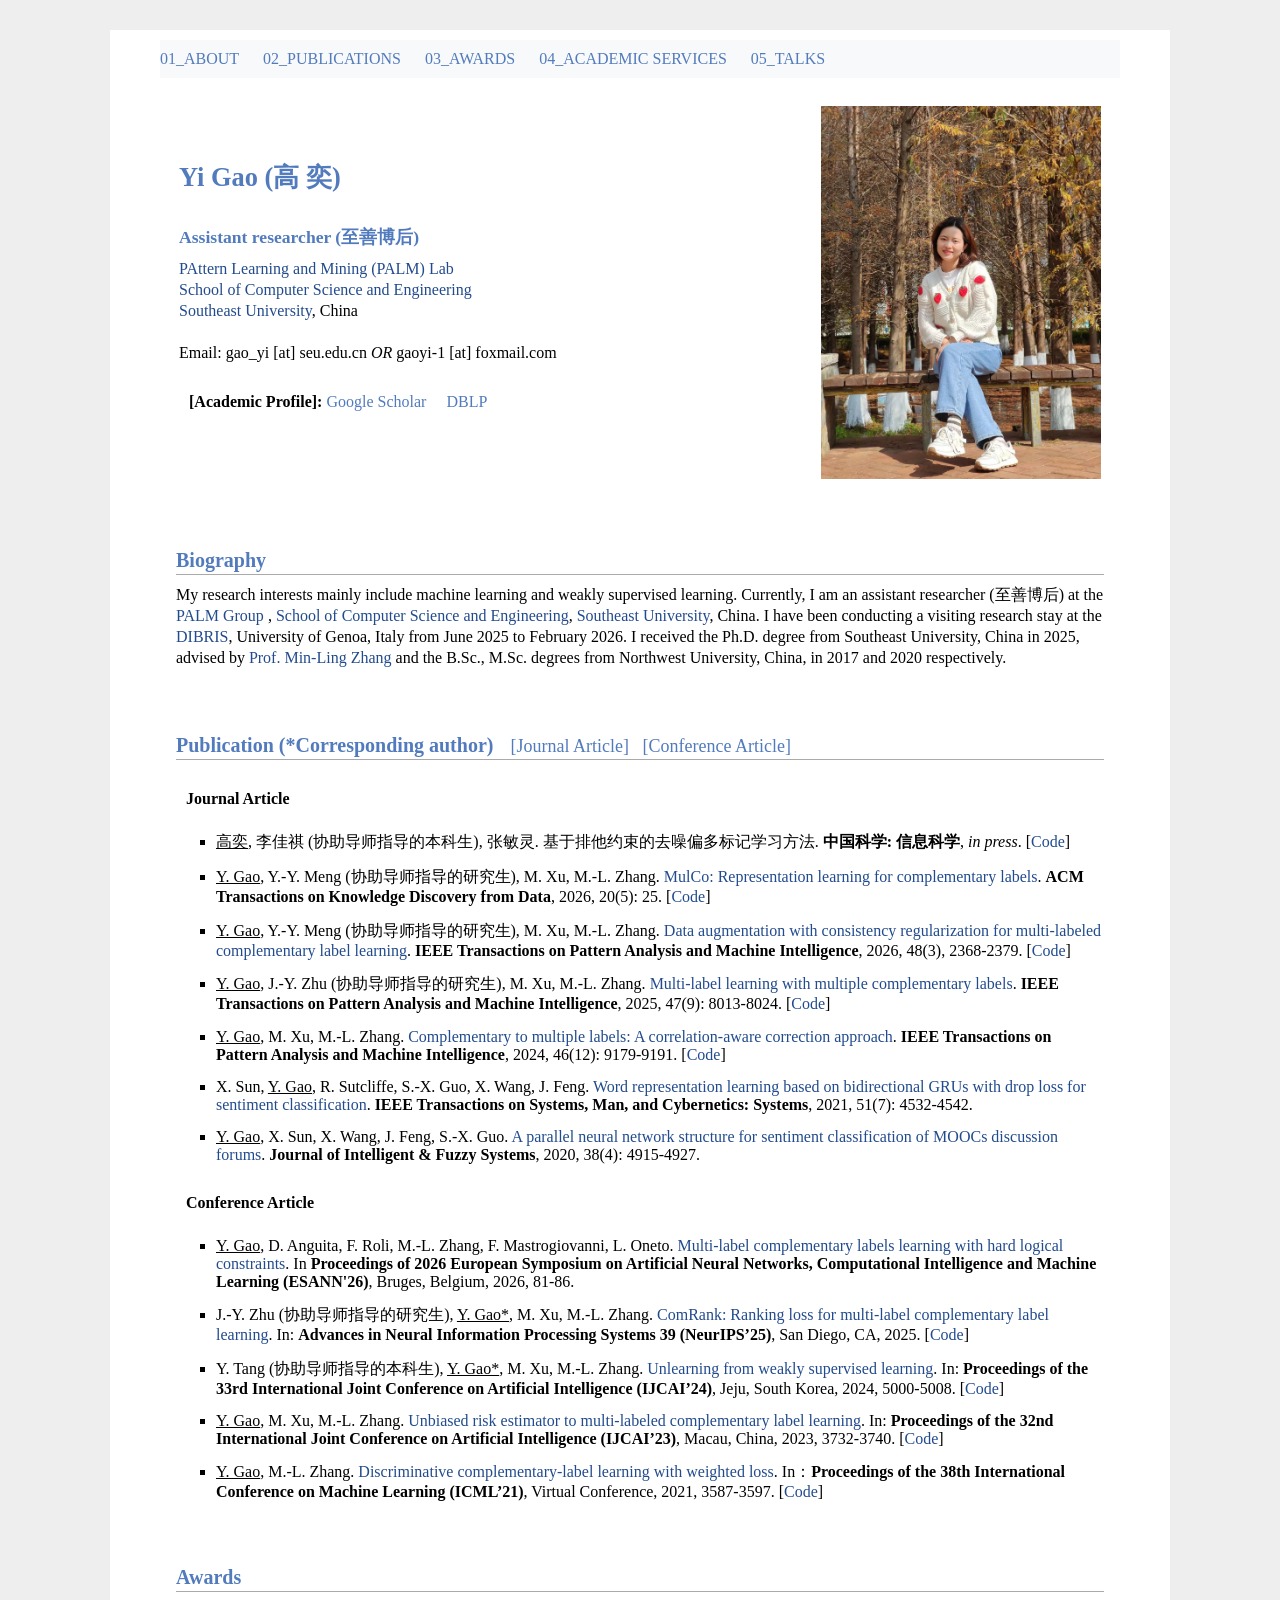
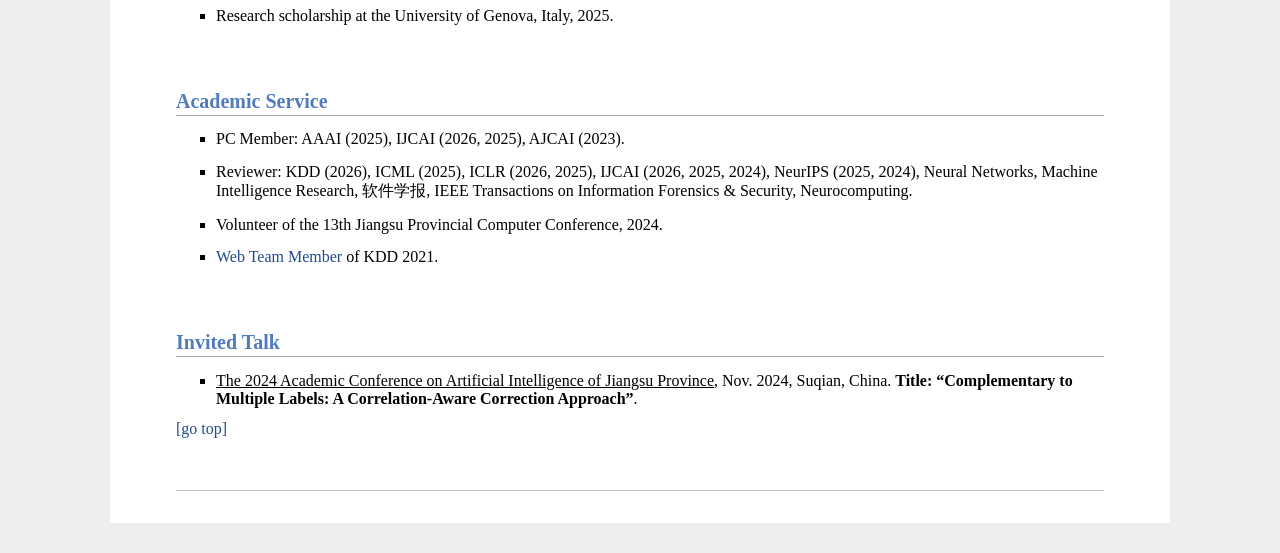
==== commit 746a21c5: "Update index.html" ====
--- a/index.html
+++ b/index.html
@@ -120,10 +120,8 @@
 </div>
 <ul>
 	<li><u>Y. Gao</u>, D. Anguita, F. Roli, M.-L. Zhang, F. Mastrogiovanni, L. Oneto. 
-		Multi-label complementary labels learning with hard logical constraints.
-		<!-- <a href="./papers/" target=&ldquo;blank&rdquo;>Multi-label complementary labels learning with hard logical constraints</a>. -->
-		In <strong>Proceedings of 2026 European Symposium on Artificial Neural Networks, Computational Intelligence and Machine Learning (ESANN 2026)</strong>, Bruges, Belgium,
-        <i>in press</i>.
+		<a href="./papers/2026_ESANN.pdf" target=&ldquo;blank&rdquo;>Multi-label complementary labels learning with hard logical constraints</a>.
+		In <strong>Proceedings of 2026 European Symposium on Artificial Neural Networks, Computational Intelligence and Machine Learning (ESANN'26)</strong>, Bruges, Belgium, 2026, 81-86.
 		<!--[<a href="https://github.com/gaoyi439/" target=&ldquo;blank&rdquo;>Code</a>]-->
     </li>
 	<li>J.-Y. Zhu (协助导师指导的研究生), <u>Y. Gao*</u>,  M. Xu, M.-L. Zhang. <a href="./papers/zhu&gao_nips2025_comrank.pdf" target=&ldquo;blank&rdquo;>ComRank: Ranking loss for multi-label complementary label learning</a>.
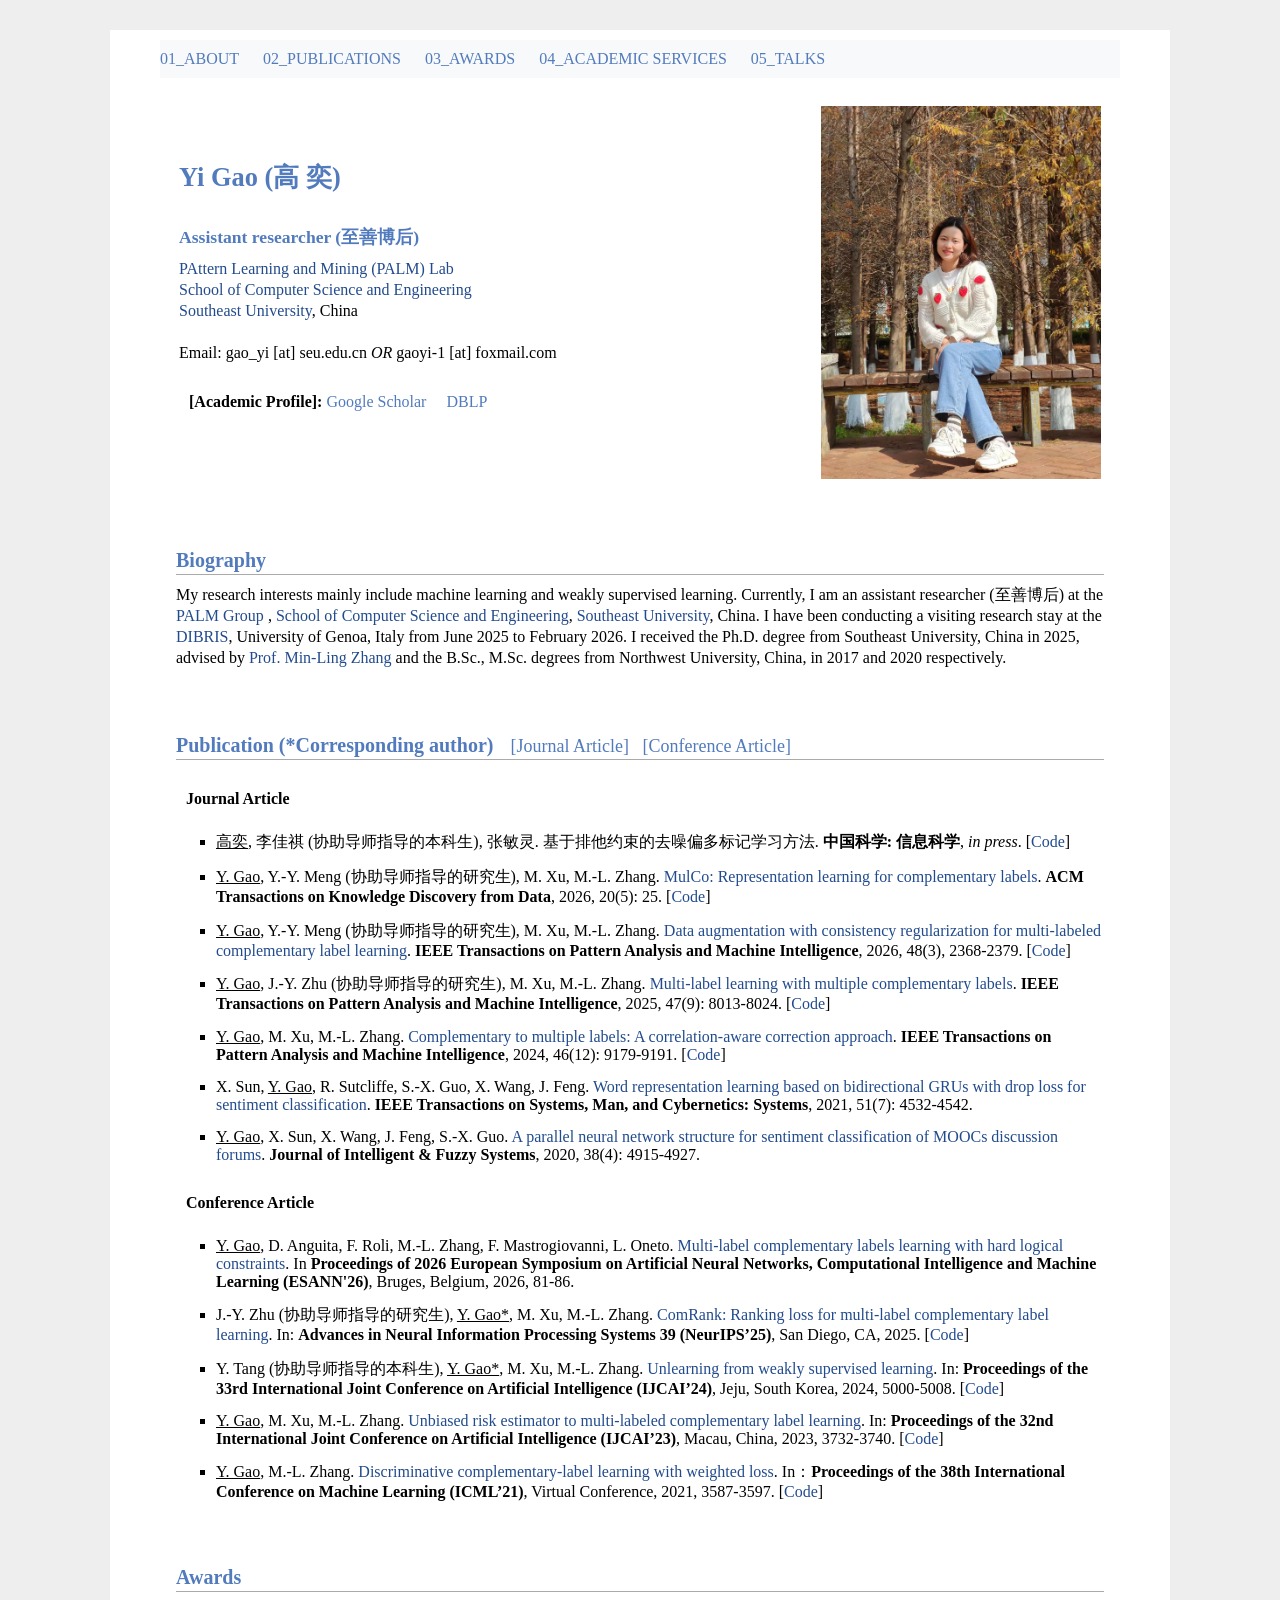
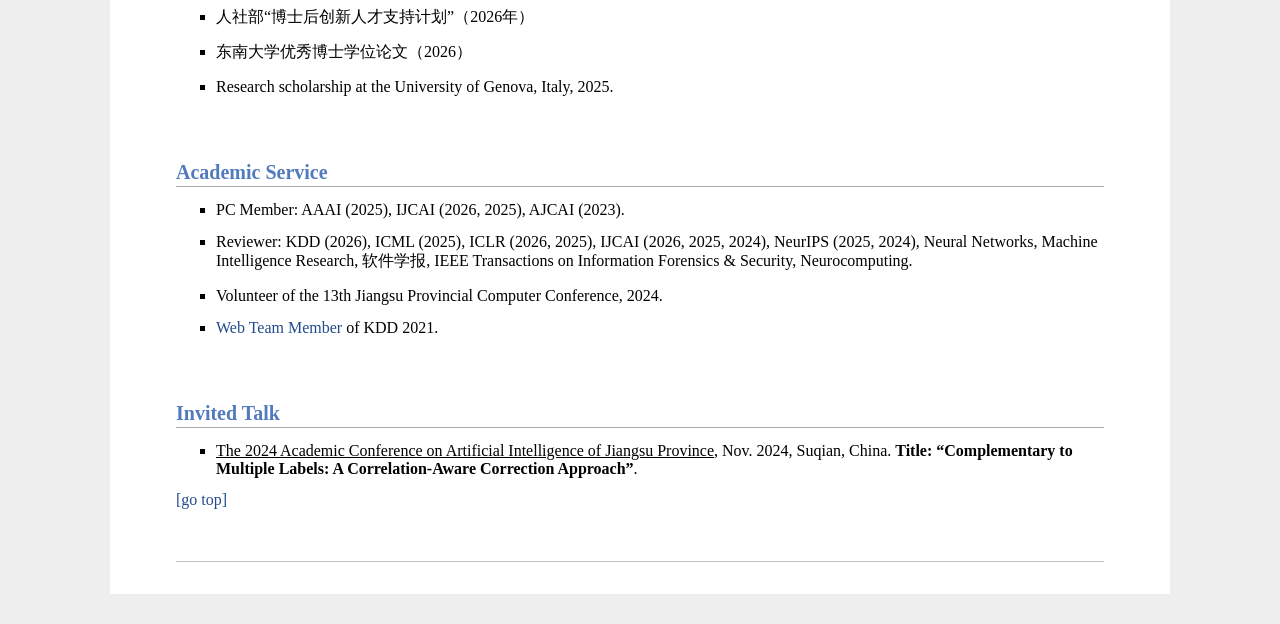
==== commit 1560e7bd: "Update index.html" ====
--- a/index.html
+++ b/index.html
@@ -146,6 +146,12 @@
 		
 <h2 id="awards">Awards</h2>
 <ul>
+	<li>
+        人社部“博士后创新人才支持计划”（2026年）
+    </li>
+	<li>
+        东南大学优秀博士学位论文（2026）
+    </li>
     <li>
         Research scholarship at the University of Genova, Italy, 2025.
     </li>
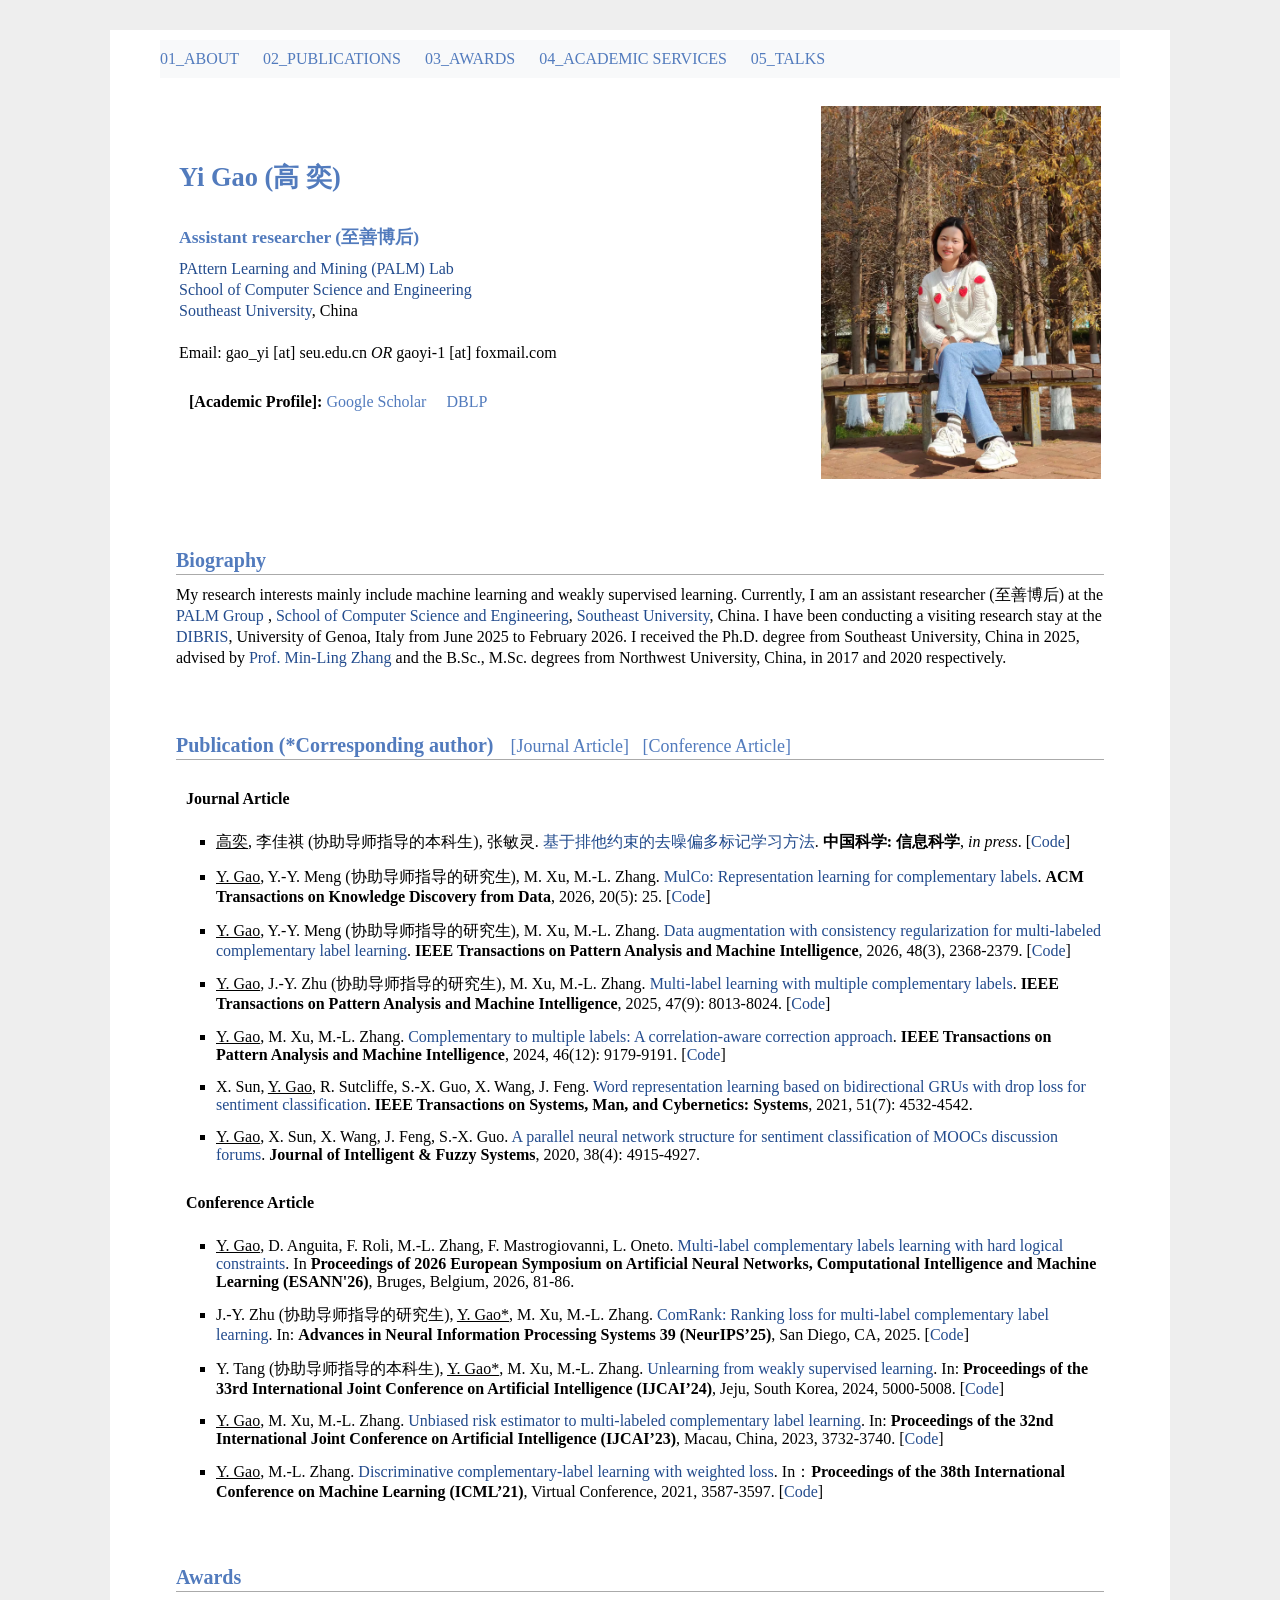
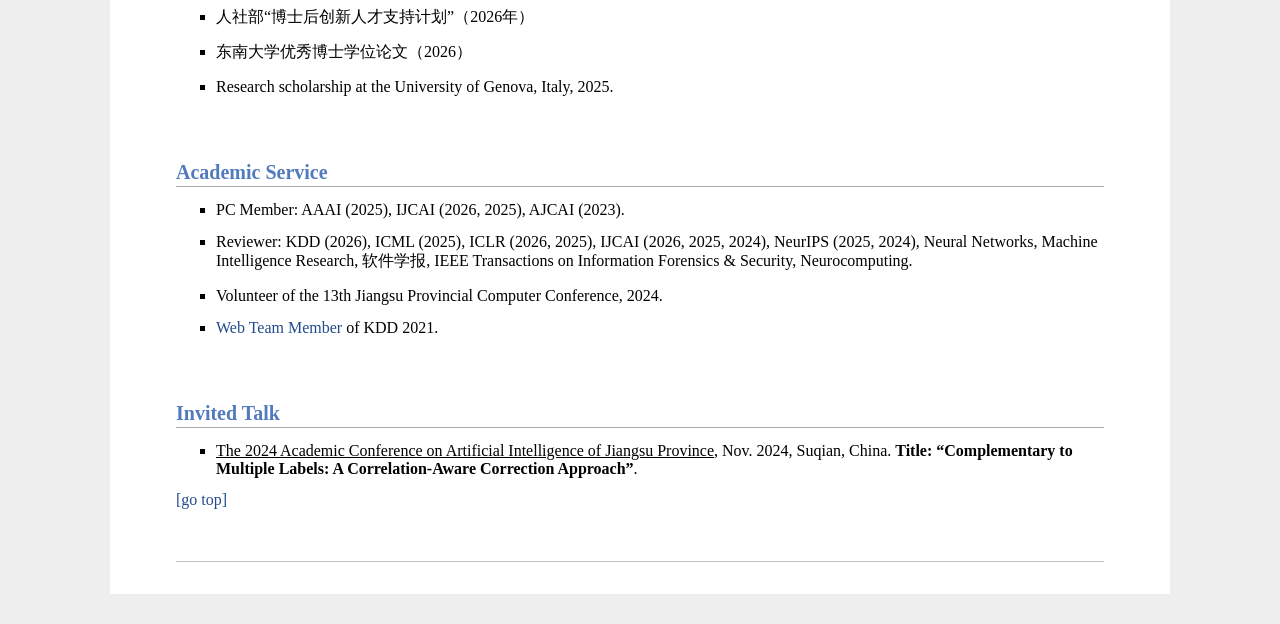
==== commit c3091501: "Update index.html" ====
--- a/index.html
+++ b/index.html
@@ -78,8 +78,7 @@
 </div>
 <ul>
 	<li><u>高奕</u>, 李佳祺 (协助导师指导的本科生), 张敏灵. 
-		基于排他约束的去噪偏多标记学习方法.
-		<!-- <a href="./papers/2026 TKDD-MulCo.pdf" target=&ldquo;blank&rdquo;>MulCo: Representation learning for complementary labels</a>.  -->
+		<a href="./papers/2026_gao_SSI.pdf" target=&ldquo;blank&rdquo;>基于排他约束的去噪偏多标记学习方法</a>.
 		<strong>中国科学: 信息科学</strong>, <i>in press</i>. 
 		[<a href="https://github.com/gaoyi439/DeNo" target=&ldquo;blank&rdquo;>Code</a>]
     </li>
